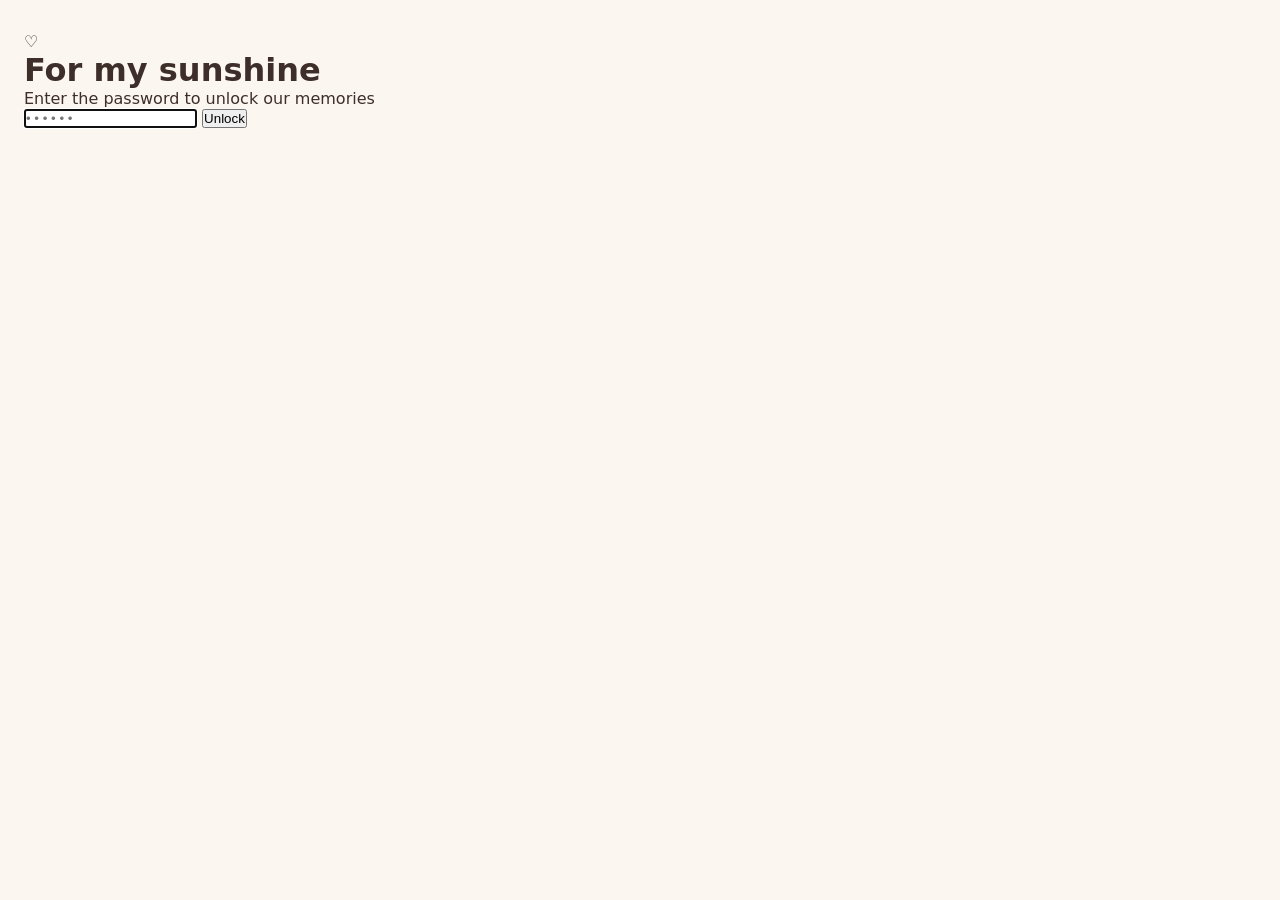
==== lock.html @ 177b960c "index file adjusted for spotify and lock, lock.html implemented" ====
<!DOCTYPE html>
<html lang="en">
<head>
  <meta charset="UTF-8" />
  <meta name="viewport" content="width=device-width, initial-scale=1.0" />
  <title> Anniversary Collage · Locked</title>
  <link rel="stylesheet" href="style.css"  />
</head>
<body>

    <div class="lock-screen">
        <div class="lock-card" id="lockCard">
            <div class="heart-hint">♡</div>
            <h1>For my sunshine</h1>
            <p>Enter the password to unlock our memories</p>

            <input type="password" id="passwordInput" class="lock-input" placeholder="• • • • • •" autocomplete="off" autofocus />

            <button class="lock-button" id="unlockButton">Unlock</button>
        </div>
    </div>

    <script>
        const correctPassword = 'who knows'; // Set your password, tentative

        const input = document.getElementById('passwordInput');
        const button = document.getElementById('unlockButton');
        const errorMessage = document.createElement('lockError');
        const lockCard = document.getElementById('lockCard');

        function attemptUnlock(){
            if(input.value.trim().toLowerCase() === correctPassword.toLowerCase()){
                sessionStorage.setItem('anniversaryUnlocked', 'true');
                window.location.href = 'index.html';
            } else {
                errorMessage.classList.add('visible');
                lockCard.classList.add('shake');
                setTimeout(() => lockCard.classList.remove('shake'), 450);
                input.value = '';
                input.focus();
            }
        }

        button.addEventListener('click', attemptUnlock);
        input.addEventListener('keydown', (e) => {
            if(e.key === "Enter") attemptUnlock();
        });

        input.addEventListener('input', () => {
            errorMessage.classList.remove('visible');
        });

        // if unlocked in session, redirect to index.html
        if (sessionStorage.getItem('anniversaryUnlocked') === 'true') {
            window.location.href = 'index.html';
        }

    </script>

</body>
</html>
---- style.css ----
/* style.css – subtle love theme, soft tones, clean collage */

* {
  margin: 0;
  padding: 0;
  box-sizing: border-box;
}

body {
  background: #fcf6f0;
  font-family: 'Segoe UI', Roboto, system-ui, -apple-system, 'Helvetica Neue', sans-serif;
  padding: 2rem 1.5rem 3rem;
  color: #3e2e2a;
}

.anniversary-header {
  text-align: center;
  margin-bottom: 2.5rem;
  letter-spacing: 0.02em;
}

.anniversary-header h1 {
  font-size: 2.6rem;
  font-weight: 300;
  background: linear-gradient(135deg, #d9b8a8 0%, #b48b7a 80%);
  -webkit-background-clip: text;
  -webkit-text-fill-color: transparent;
  background-clip: text;
  display: inline-block;
  padding: 0 1rem;
  border-bottom: 1px solid #ecd9d0;
  padding-bottom: 0.4rem;
  margin-bottom: 0.6rem;
}

.anniversary-header p {
  font-size: 1.1rem;
  color: #a88477;
  font-weight: 300;
  letter-spacing: 0.15rem;
  margin-top: 0.2rem;
}

.collage-grid {
  display: grid;
  grid-template-columns: repeat(auto-fill, minmax(300px, 1fr));
  gap: 2rem 1.8rem;
  max-width: 1400px;
  margin: 0 auto;
}

.memory-card {
  background: rgba(255, 250, 245, 0.7);
  backdrop-filter: blur(2px);
  border-radius: 32px 32px 28px 28px;
  box-shadow: 0 6px 22px rgba(160, 120, 100, 0.08),
              0 2px 6px rgba(180, 140, 120, 0.04);
  transition: transform 0.2s ease, box-shadow 0.25s ease;
  padding: 1.2rem 1.2rem 1.5rem;
  border: 1px solid rgba(230, 210, 200, 0.35);
  display: flex;
  flex-direction: column;
}

.memory-card:hover {
  transform: translateY(-5px);
  box-shadow: 0 18px 32px rgba(150, 110, 90, 0.10);
  border-color: rgba(200, 170, 155, 0.5);
  background: rgba(255, 252, 248, 0.85);
}

.media-wrapper {
  border-radius: 24px;
  overflow: hidden;
  background: #efe3db;
  display: flex;
  align-items: center;
  justify-content: center;
  aspect-ratio: 4 / 3;
  width: 100%;
  margin-bottom: 1rem;
  box-shadow: 0 2px 12px rgba(120, 80, 60, 0.04);
}

.media-wrapper img,
.media-wrapper video {
  display: block;
  width: 100%;
  height: 100%;
  object-fit: cover;
  transition: filter 0.2s;
}

.media-wrapper video {
  background: #dacbc2;
}

.memory-textbox {
  background: rgba(250, 242, 236, 0.7);
  backdrop-filter: blur(2px);
  padding: 0.85rem 1rem;
  border-radius: 20px;
  margin: 0.2rem 0 0.8rem 0;
  border-left: 4px solid #dbb8ab;
  box-shadow: inset 0 1px 4px rgba(255, 240, 230, 0.6);
  font-size: 0.98rem;
  line-height: 1.5;
  color: #42322c;
  font-weight: 350;
  word-break: break-word;
  transition: background 0.2s;
  cursor: text;
}

.memory-textbox:focus-within {
  background: #faf1ea;
  border-left-color: #b48b7a;
}

.memory-textbox p {
  margin: 0;
}

.memory-textbox:empty::before {
  content: "write something sweet…";
  color: #ccb8ad;
  font-style: italic;
  font-weight: 300;
}

.memory-description {
  font-size: 0.82rem;
  color: #a07e70;
  letter-spacing: 0.02em;
  padding: 0.2rem 0.3rem 0;
  border-top: 1px dashed #e7d3c9;
  margin-top: 0.3rem;
  padding-top: 0.6rem;
  display: flex;
  align-items: center;
  gap: 0.4rem;
  font-weight: 300;
}

.memory-description::before {
  content: "📅";
  font-size: 0.8rem;
  opacity: 0.7;
  margin-right: 0.2rem;
}

.love-icon {
  align-self: flex-end;
  margin-top: 0.2rem;
  font-size: 0.9rem;
  color: #dbb8ab;
  letter-spacing: 2px;
  opacity: 0.5;
  transition: opacity 0.2s;
}

.memory-card:hover .love-icon {
  opacity: 0.9;
}

.footer-note {
  text-align: center;
  margin-top: 3rem;
  font-size: 0.8rem;
  color: #c2a89b;
  letter-spacing: 0.05rem;
  border-top: 1px solid #eee1d9;
  padding-top: 1.5rem;
  max-width: 600px;
  margin-left: auto;
  margin-right: auto;
}

.footer-note span {
  background: #fcf6f0;
  padding: 0 1rem;
}

/* responsive */
@media (max-width: 600px) {
  body { padding: 1.2rem 0.8rem; }
  .anniversary-header h1 { font-size: 2rem; }
  .collage-grid { gap: 1.5rem; }
  .memory-card { padding: 0.9rem; }
}
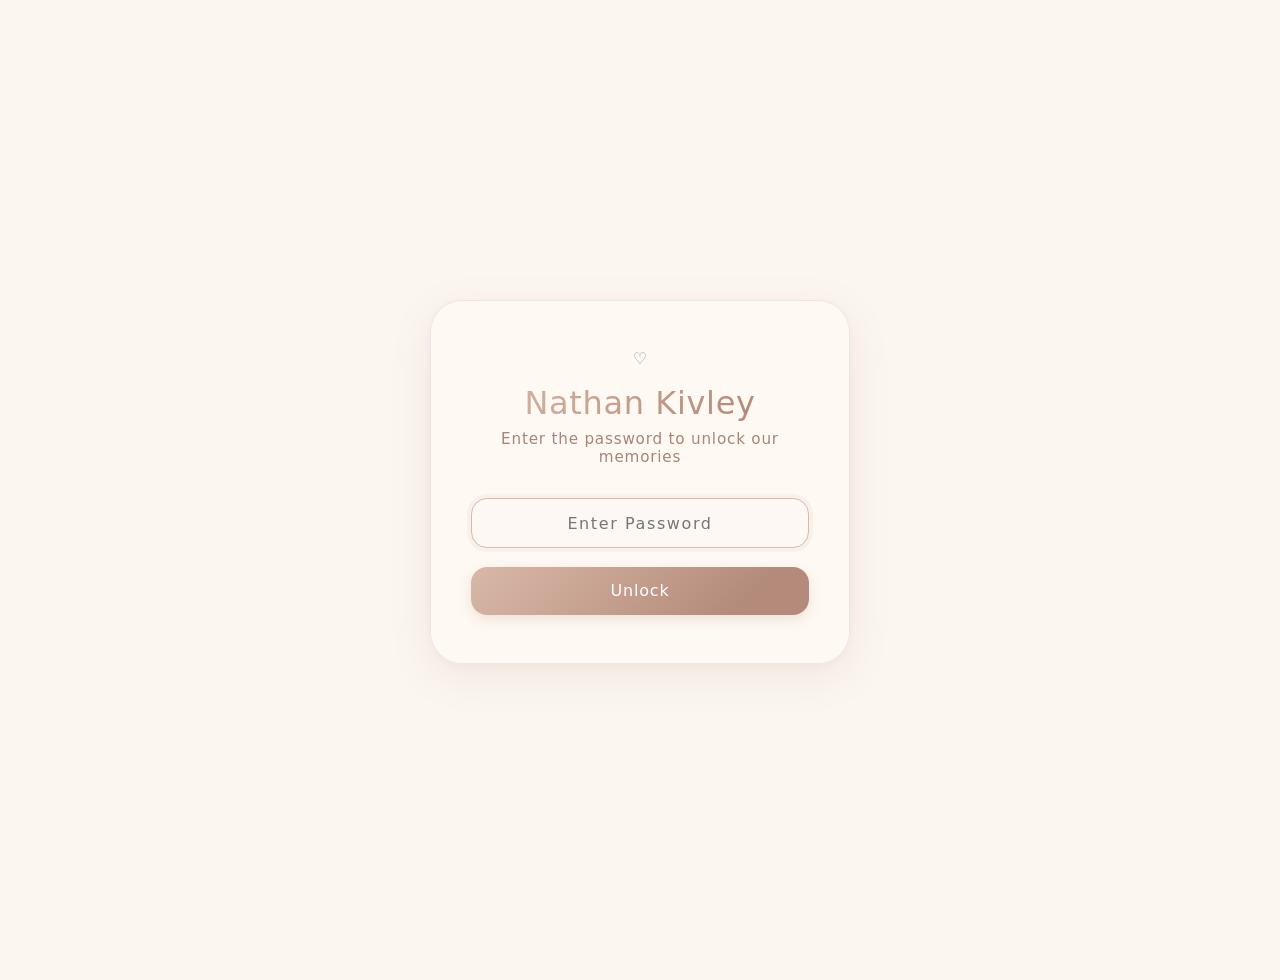
==== commit a3f531e4: "lock style added" ====
--- a/lock.html
+++ b/lock.html
@@ -11,10 +11,10 @@
     <div class="lock-screen">
         <div class="lock-card" id="lockCard">
             <div class="heart-hint">♡</div>
-            <h1>For my sunshine</h1>
+            <h1>Nathan Kivley</h1>
             <p>Enter the password to unlock our memories</p>
 
-            <input type="password" id="passwordInput" class="lock-input" placeholder="• • • • • •" autocomplete="off" autofocus />
+            <input type="password" id="passwordInput" class="lock-input" placeholder="Enter Password" autocomplete="off" autofocus />
 
             <button class="lock-button" id="unlockButton">Unlock</button>
         </div>
--- a/style.css
+++ b/style.css
@@ -187,4 +187,128 @@
   .anniversary-header h1 { font-size: 2rem; }
   .collage-grid { gap: 1.5rem; }
   .memory-card { padding: 0.9rem; }
+}
+
+/* =========================================
+   LOCK SCREEN  (used by lock.html)
+    ========================================= */
+
+.lock-screen {
+  min-height: 100vh;
+  display: flex;
+  align-items: center;
+  justify-content: center;
+  padding: 1.rem;
+  background: #fcf6f0;
+}
+
+.lock-card {
+  background: rgba(255, 250, 245, 0.8);
+  backdrop-filter: blur(4px);
+  border-radius: 32px;
+  box-shadow: 0 12px 40px rgba(160, 120, 100, 0.12),
+              0 2px 8px rgba(180, 140, 120, 0.06);
+  border: 1px solid rgba(230, 210, 200, 0.5);
+  padding: 3rem 2.5rem;
+  max-width: 420px;
+  width: 100%;
+  text-align: center;
+}
+
+.lock-card h1 {
+  font-size: 2rem;
+  font-weight: 300;
+  background: linear-gradient(135deg, #d9b8a8 0%, #b48b7a 80%);
+  -webkit-background-clip: text;
+  -webkit-text-fill-color: transparent;
+  background-clip: text;
+  margin-bottom: 0.5rem;
+  letter-spacing: 0.02em;
+}
+
+.lock-card p {
+  color: #a88477;
+  font-weight: 300;
+  font-size: 0.95rem;
+  letter-spacing: 0.05rem;
+  margin-bottom: 2rem;
+}
+
+.lock-input {
+  width: 100%;
+  padding: 0.9rem 1.2rem;
+  border-radius: 16px;
+  border: 1px solid #e7d3c9;
+  background: #fdf8f4;
+  font-size: 1rem;
+  color: #42322c;
+  font-family: inherit;
+  outline: none;
+  transition: border 0.2s, box-shadow 0.2s;
+  text-align: center;
+  letter-spacing: 0.1rem;
+}
+
+.lock-input:focus {
+  border-color: #dbb8ab;
+  box-shadow: 0 0 0 4px rgba(219, 184, 171, 0.15);
+}
+
+.lock-button {
+  width: 100%;
+  margin-top: 1.2rem;
+  padding: 0.9rem 1.5rem;
+  border-radius: 16px;
+  border: none;
+  background: linear-gradient(135deg, #d9b8a8 0%, #b48b7a 80%);
+  color: #fff;
+  font-size: 1rem;
+  font-family: inherit;
+  font-weight: 400;
+  letter-spacing: 0.05rem;
+  cursor: pointer;
+  transition: transform 0.15s, box-shadow 0.2s;
+  box-shadow: 0 4px 14px rgba(180, 140, 120, 0.25);
+}
+
+.lock-button:hover {
+  transform: translateY(-1px);
+  box-shadow: 0 6px 20px rgba(180, 140, 120, 0.32);
+}
+
+.lock-button:active {
+  transform: translateY(0);
+}
+
+.lock-error {
+  margin-top: 1rem;
+  font-size: 0.85rem;
+  color: #c98b7a;
+  min-height: 1.2rem;
+  font-weight: 300;
+  letter-spacing: 0.02em;
+  opacity: 0;
+  transition: opacity 0.3s;
+}
+
+.lock-error.visible {
+  opacity: 1;
+}
+
+@keyframes shake {
+  0% { transform: translateX(0); }
+  20% { transform: translateX(-6px); }
+  40% { transform: translateX(6px); }
+  60% { transform: translateX(-4px); }
+  80% { transform: translateX(4px); }
+}
+
+.shake {
+  animation: shake 0.4s ease;
+}
+
+.heart-hint {
+  font-size: 1.6 rem;
+  margin-bottom: 1rem;
+  opacity: 0.5;
 }
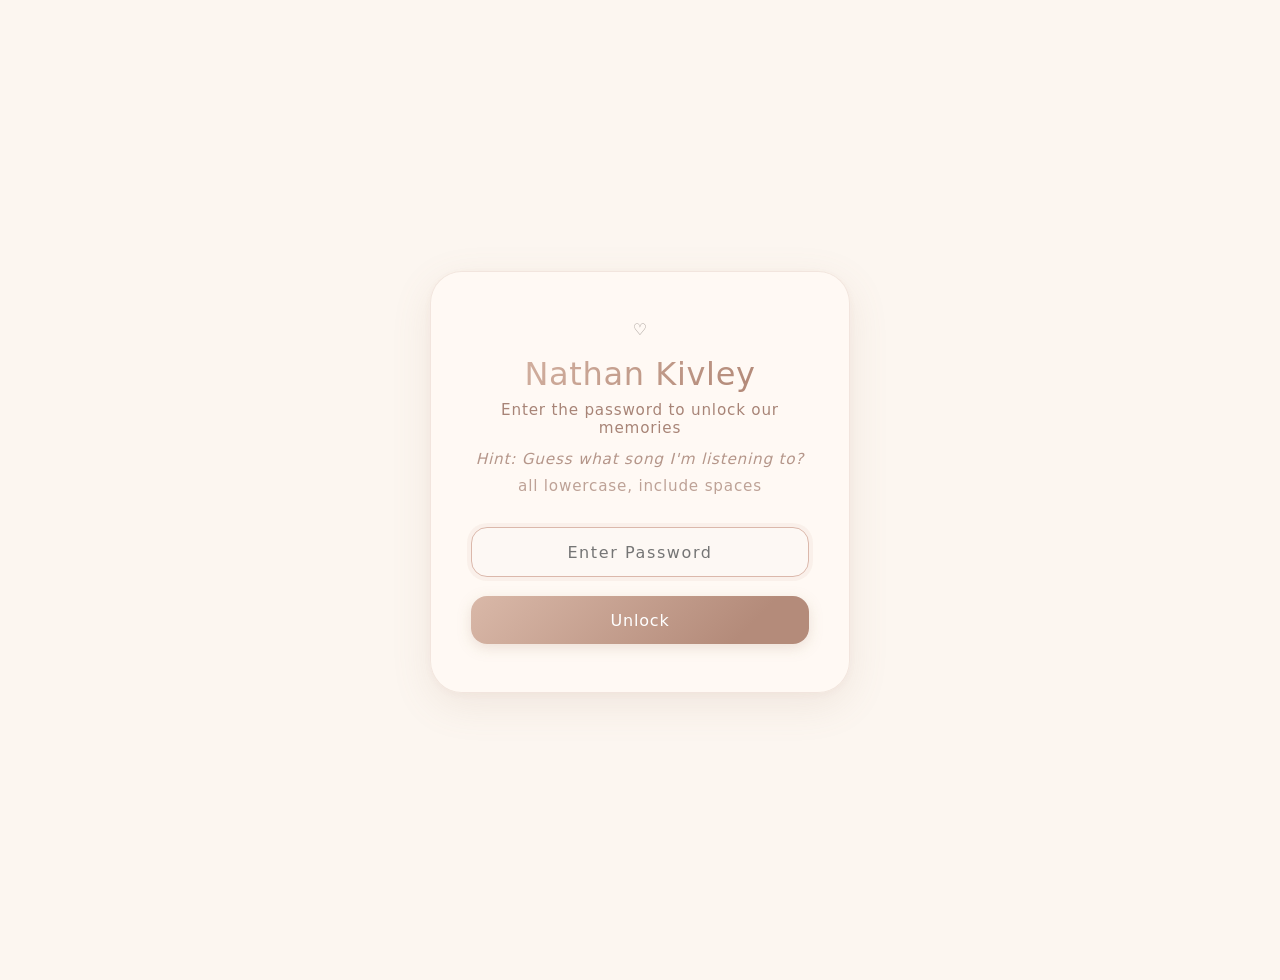
==== commit 81829026: "timer added, new pics, hint for lock" ====
--- a/lock.html
+++ b/lock.html
@@ -3,7 +3,7 @@
 <head>
   <meta charset="UTF-8" />
   <meta name="viewport" content="width=device-width, initial-scale=1.0" />
-  <title> Anniversary Collage · Locked</title>
+  <title> Anniversary · Locked</title>
   <link rel="stylesheet" href="style.css"  />
 </head>
 <body>
@@ -13,6 +13,8 @@
             <div class="heart-hint">♡</div>
             <h1>Nathan Kivley</h1>
             <p>Enter the password to unlock our memories</p>
+            <p class="lock-hint">Hint: Guess what song I'm listening to?</p>
+            <p class="lock-subhint">all lowercase, include spaces</p>
 
             <input type="password" id="passwordInput" class="lock-input" placeholder="Enter Password" autocomplete="off" autofocus />
 
--- a/style.css
+++ b/style.css
@@ -76,7 +76,7 @@
   display: flex;
   align-items: center;
   justify-content: center;
-  aspect-ratio: 4 / 3;
+  aspect-ratio: 3 / 3;
   width: 100%;
   margin-bottom: 1rem;
   box-shadow: 0 2px 12px rgba(120, 80, 60, 0.04);
@@ -311,4 +311,89 @@
   font-size: 1.6 rem;
   margin-bottom: 1rem;
   opacity: 0.5;
+}
+
+/* ---------- love counter ---------- */
+.love-counter {
+  display: flex;
+  flex-wrap: wrap;
+  justify-content: center;
+  align-items: flex-end;
+  gap: 1.1rem 1.4rem;
+  margin-top: 1.4rem;
+  padding: 1rem 1.2rem;
+  max-width: 620px;
+  margin-left: auto;
+  margin-right: auto;
+  background: rgba(255, 250, 245, 0.6);
+  border: 1px solid rgba(230, 210, 200, 0.5);
+  border-radius: 22px;
+  box-shadow: 0 4px 16px rgba(160, 120, 100, 0.06);
+  backdrop-filter: blur(4px);
+  -webkit-backdrop-filter: blur(4px);
+}
+
+.counter-unit {
+  display: flex;
+  flex-direction: column;
+  align-items: center;
+  min-width: 54px;
+}
+
+.counter-unit span {
+  font-size: 1.5rem;
+  font-weight: 400;
+  color: #b48b7a;
+  font-variant-numeric: tabular-nums;
+  letter-spacing: 0.02em;
+  line-height: 1.1;
+  display: inline-block;
+  min-width: 1.2ch;
+  text-align: center;
+}
+
+.counter-unit label {
+  font-size: 0.68rem;
+  color: #a88477;
+  letter-spacing: 0.14rem;
+  text-transform: lowercase;
+  margin-top: 0.25rem;
+  font-weight: 300;
+}
+
+.counter-unit + .counter-unit::before {
+  content: "";
+  display: none;
+}
+
+@media (max-widht: 480px) {
+  .love-counter {
+    gap: 0.8rem 1rem;
+    padding: 0.85rem 0.6rem;
+  }
+  .counter-unit { min-width: 44px; }
+  .counter-unit span { font-size: 1.25rem; }
+  .counter-unit label { font-size: 0.62rem; letter-spacing: 0.1rem; }
+}
+
+.lock-hint {
+  margin-top: -1.2rem;
+  margin-bottom: 1.8rem;
+  font-size: 0.7rem;
+  color: #b3968a;
+  letter-spacing: 0.06rem;
+  font-weight: 300;
+  font-style: italic;
+  opacity: 0.85;
+}
+
+.lock-subhint {
+  margin-top: -1.4rem;   
+  margin-bottom: 1.8rem;
+  font-size: 0.7rem;
+  color: #c2a89b;
+  letter-spacing: 0.12rem;
+  font-weight: 300;
+  text-transform: lowercase;
+  opacity: 0.75;
 }
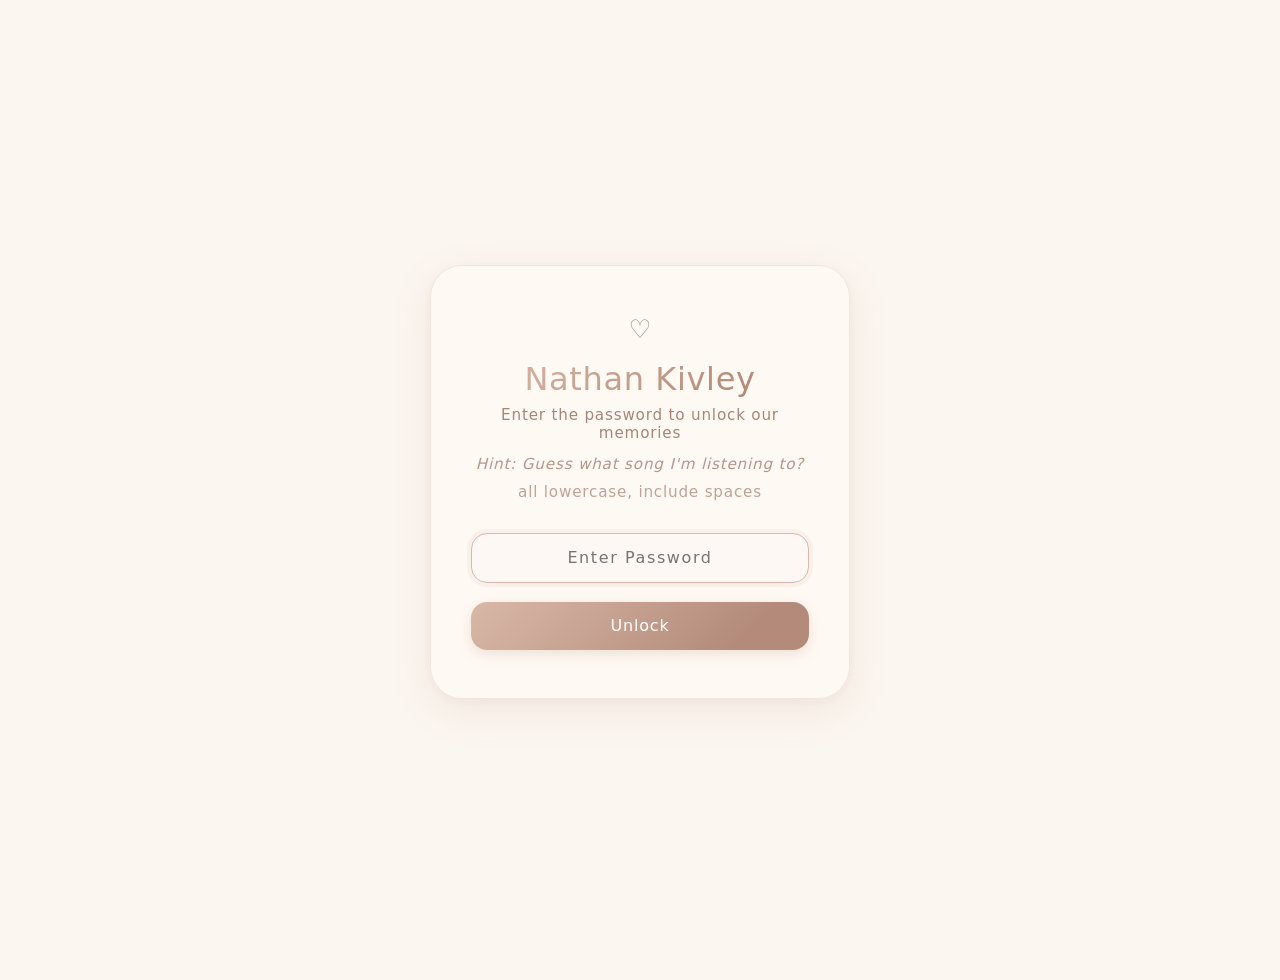
==== commit 057bc977: "fixing for mobile" ====
--- a/lock.html
+++ b/lock.html
@@ -4,7 +4,7 @@
   <meta charset="UTF-8" />
   <meta name="viewport" content="width=device-width, initial-scale=1.0" />
   <title> Anniversary · Locked</title>
-  <link rel="stylesheet" href="style.css"  />
+  <link rel="stylesheet" href="style.css?v=2"  />
 </head>
 <body>
 
--- a/style.css
+++ b/style.css
@@ -51,7 +51,7 @@
 
 .memory-card {
   background: rgba(255, 250, 245, 0.7);
-  backdrop-filter: blur(2px);
+  /*backdrop-filter: blur(2px); */
   border-radius: 32px 32px 28px 28px;
   box-shadow: 0 6px 22px rgba(160, 120, 100, 0.08),
               0 2px 6px rgba(180, 140, 120, 0.04);
@@ -97,7 +97,7 @@
 
 .memory-textbox {
   background: rgba(250, 242, 236, 0.7);
-  backdrop-filter: blur(2px);
+  /*backdrop-filter: blur(2px);*/
   padding: 0.85rem 1rem;
   border-radius: 20px;
   margin: 0.2rem 0 0.8rem 0;
@@ -182,7 +182,7 @@
 }
 
 /* responsive */
-@media (max-width: 600px) {
+@media (max-width: 480px) {
   body { padding: 1.2rem 0.8rem; }
   .anniversary-header h1 { font-size: 2rem; }
   .collage-grid { gap: 1.5rem; }
@@ -198,7 +198,7 @@
   display: flex;
   align-items: center;
   justify-content: center;
-  padding: 1.rem;
+  padding: 1.5rem;
   background: #fcf6f0;
 }
 
@@ -308,7 +308,7 @@
 }
 
 .heart-hint {
-  font-size: 1.6 rem;
+  font-size: 1.6rem;
   margin-bottom: 1rem;
   opacity: 0.5;
 }
@@ -366,7 +366,7 @@
   display: none;
 }
 
-@media (max-widht: 480px) {
+@media (max-width: 480px) {
   .love-counter {
     gap: 0.8rem 1rem;
     padding: 0.85rem 0.6rem;
